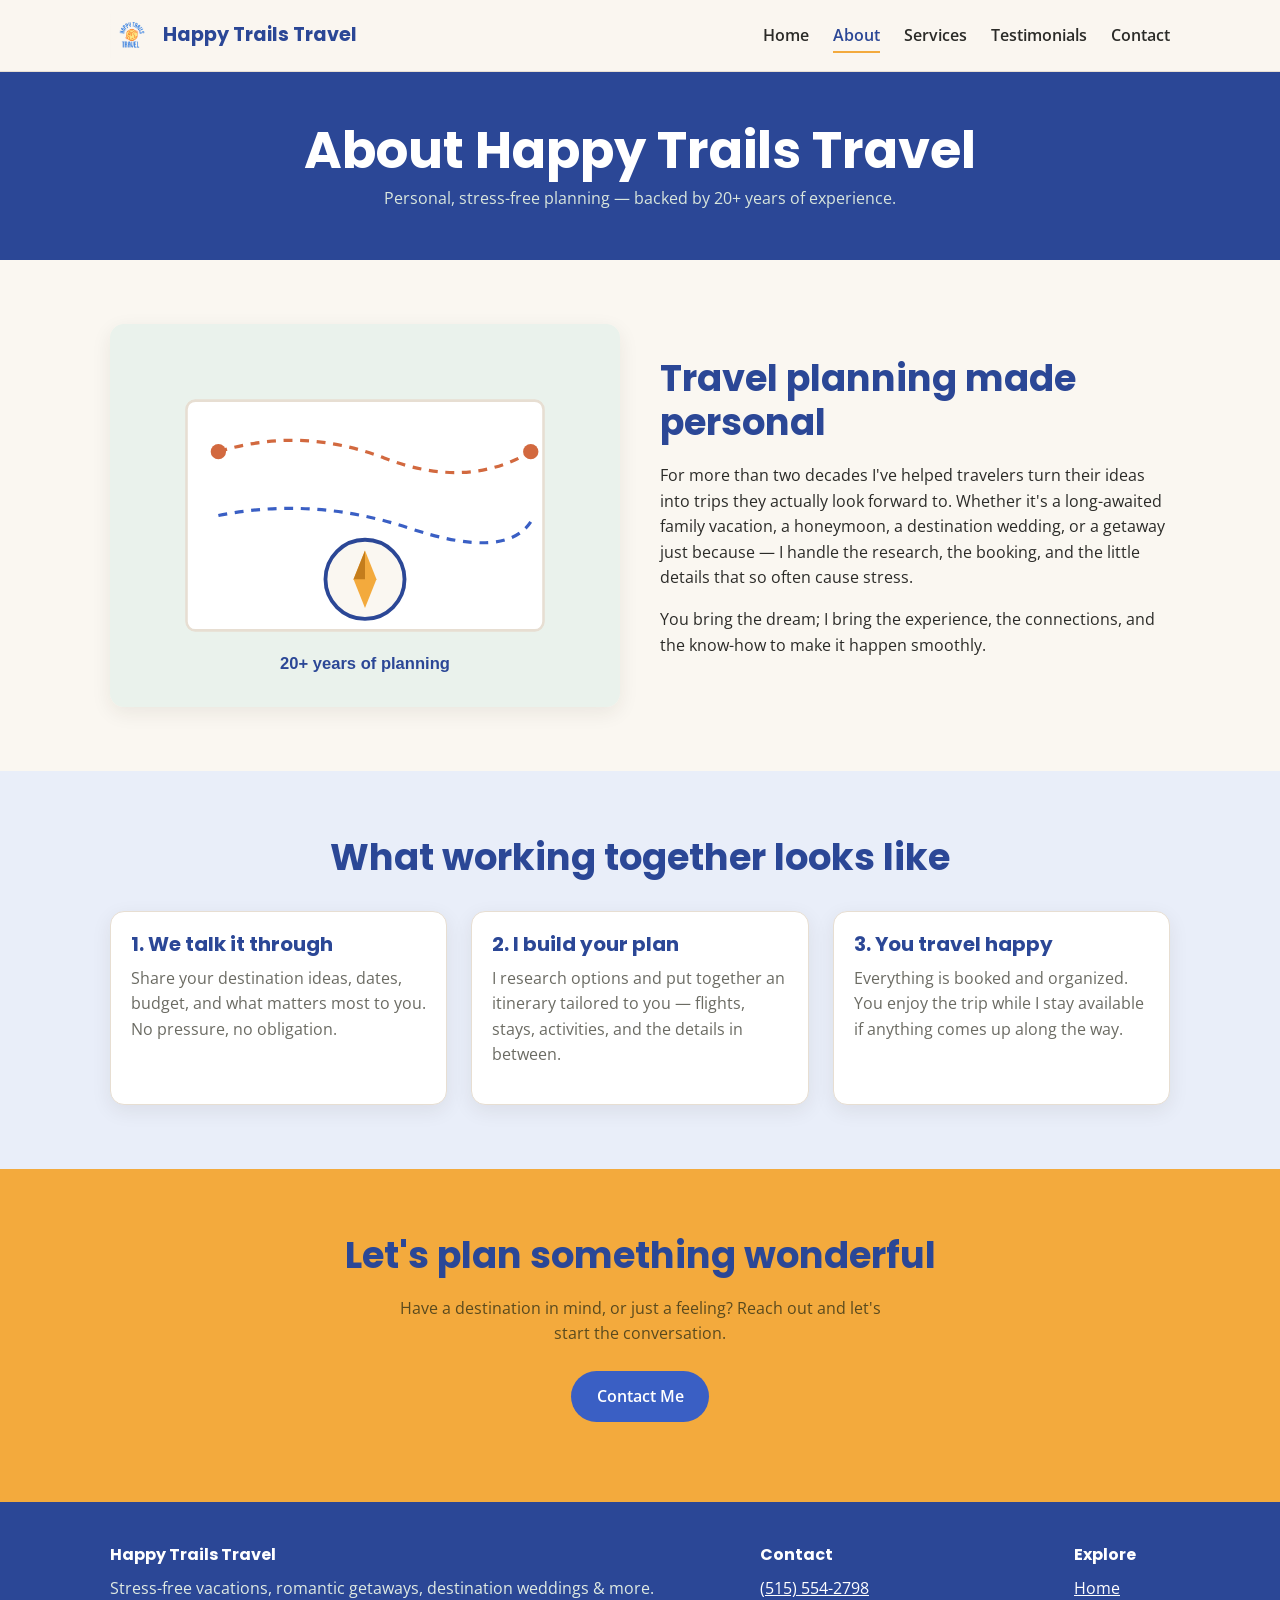
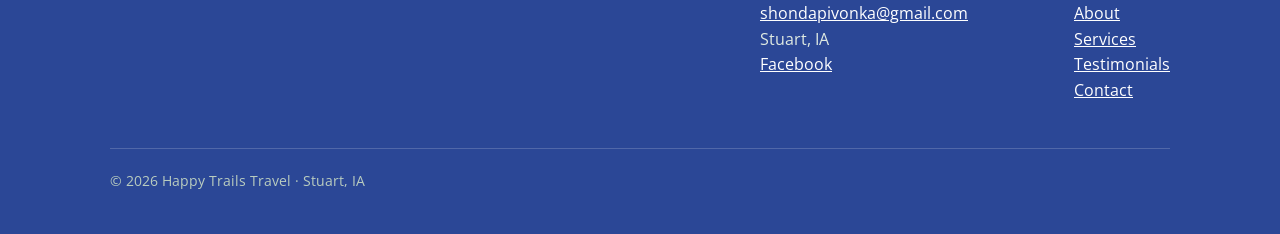
==== about.html @ d789074e "Initital Commit" ====
<!DOCTYPE html>
<html lang="en">
<head>
  <meta charset="UTF-8">
  <meta name="viewport" content="width=device-width, initial-scale=1.0">
  <title>About | Happy Trails Travel</title>
  <meta name="description" content="Meet Happy Trails Travel — a travel agent with 20+ years of experience providing personal, stress-free trip planning from Stuart, IA.">
  <link rel="preconnect" href="https://fonts.googleapis.com">
  <link rel="preconnect" href="https://fonts.gstatic.com" crossorigin>
  <link href="https://fonts.googleapis.com/css2?family=Poppins:wght@600;700&family=Open+Sans:wght@400;600&display=swap" rel="stylesheet">
  <link rel="icon" href="images/logo-small.png">
  <link rel="stylesheet" href="css/style.css">
</head>
<body>
  <header class="site-header">
    <div class="container site-header__inner">
      <a class="brand" href="index.html">
        <img class="brand__logo" src="images/logo-small.png" alt="">
        Happy Trails Travel
      </a>
      <button class="nav-toggle" aria-label="Toggle navigation" aria-expanded="false" aria-controls="primary-nav">
        <span class="nav-toggle__bar"></span>
      </button>
      <nav class="main-nav" id="primary-nav" aria-label="Primary">
        <ul>
          <li><a href="index.html">Home</a></li>
          <li><a href="about.html" aria-current="page">About</a></li>
          <li><a href="services.html">Services</a></li>
          <li><a href="testimonials.html">Testimonials</a></li>
          <li><a href="contact.html">Contact</a></li>
        </ul>
      </nav>
    </div>
  </header>

  <main>
    <section class="page-banner">
      <div class="container">
        <h1>About Happy Trails Travel</h1>
        <p>Personal, stress-free planning — backed by 20+ years of experience.</p>
      </div>
    </section>

    <section class="section">
      <div class="container">
        <div class="feature">
          <div class="feature__media">
            <img src="images/about.svg" alt="Map and compass representing trip planning">
          </div>
          <div>
            <h2>Travel planning made personal</h2>
            <p>For more than two decades I've helped travelers turn their ideas into trips they actually look forward to. Whether it's a long-awaited family vacation, a honeymoon, a destination wedding, or a getaway just because — I handle the research, the booking, and the little details that so often cause stress.</p>
            <p>You bring the dream; I bring the experience, the connections, and the know-how to make it happen smoothly.</p>
          </div>
        </div>
      </div>
    </section>

    <section class="section bg-soft">
      <div class="container">
        <h2 class="text-center">What working together looks like</h2>
        <div class="grid" style="margin-top:2rem;">
          <article class="card">
            <div class="card__body">
              <h3>1. We talk it through</h3>
              <p>Share your destination ideas, dates, budget, and what matters most to you. No pressure, no obligation.</p>
            </div>
          </article>
          <article class="card">
            <div class="card__body">
              <h3>2. I build your plan</h3>
              <p>I research options and put together an itinerary tailored to you — flights, stays, activities, and the details in between.</p>
            </div>
          </article>
          <article class="card">
            <div class="card__body">
              <h3>3. You travel happy</h3>
              <p>Everything is booked and organized. You enjoy the trip while I stay available if anything comes up along the way.</p>
            </div>
          </article>
        </div>
      </div>
    </section>

    <section class="section cta-band">
      <div class="container">
        <h2>Let's plan something wonderful</h2>
        <p>Have a destination in mind, or just a feeling? Reach out and let's start the conversation.</p>
        <p style="margin-top:1.5rem;"><a class="btn" href="contact.html">Contact Me</a></p>
      </div>
    </section>
  </main>

  <footer class="site-footer">
    <div class="container">
      <div class="site-footer__grid">
        <div>
          <h4>Happy Trails Travel</h4>
          <p>Stress-free vacations, romantic getaways, destination weddings &amp; more.</p>
        </div>
        <div>
          <h4>Contact</h4>
          <p>
            <a href="tel:+15155542798">(515) 554-2798</a><br>
            <a href="mailto:shondapivonka@gmail.com">shondapivonka@gmail.com</a><br>
            Stuart, IA<br>
            <a href="https://www.facebook.com/profile.php?id=100043407884008" target="_blank" rel="noopener">Facebook</a>
          </p>
        </div>
        <div>
          <h4>Explore</h4>
          <p>
            <a href="index.html">Home</a><br>
            <a href="about.html">About</a><br>
            <a href="services.html">Services</a><br>
            <a href="testimonials.html">Testimonials</a><br>
            <a href="contact.html">Contact</a>
          </p>
        </div>
      </div>
      <p class="site-footer__bottom">© <span id="year">2026</span> Happy Trails Travel · Stuart, IA</p>
    </div>
  </footer>

  <script src="js/main.js"></script>
</body>
</html>
---- css/style.css ----
/* ===========================================================================
   Happy Trails Travel — stylesheet
   Palette: warm & adventurous (earthy green + terracotta on warm off-white)
   =========================================================================== */

:root {
  --green:        #3a5fc4;  /* logo blue (primary) */
  --green-dark:   #2b4796;  /* deep blue (headings, footer, banners) */
  --green-light:  #e9eef9;  /* soft blue tint (section backgrounds) */
  --terracotta:   #f3aa3d;  /* logo golden yellow (accent) */
  --terracotta-dark: #c47d1c; /* deep gold (text on light, hovers) */
  --bg:           #faf7f1;
  --surface:      #ffffff;
  --text:         #2b2b28;
  --muted:        #6b6b63;
  --border:       #e7ded2;
  --shadow:       0 6px 20px rgba(45, 40, 30, 0.08);
  --radius:       14px;
  --maxw:         1100px;
}

/* --- Reset / base ------------------------------------------------------- */
*,
*::before,
*::after { box-sizing: border-box; }

html { scroll-behavior: smooth; }

body {
  margin: 0;
  font-family: "Open Sans", system-ui, -apple-system, Segoe UI, Roboto, sans-serif;
  color: var(--text);
  background: var(--bg);
  line-height: 1.6;
}

h1, h2, h3 {
  font-family: "Poppins", system-ui, sans-serif;
  line-height: 1.2;
  color: var(--green-dark);
  margin: 0 0 0.5em;
}

h1 { font-size: clamp(2rem, 5vw, 3.2rem); }
h2 { font-size: clamp(1.6rem, 3.5vw, 2.3rem); }
h3 { font-size: 1.25rem; }

p { margin: 0 0 1em; }

a { color: var(--green); }

img { max-width: 100%; display: block; }

.container {
  width: 100%;
  max-width: var(--maxw);
  margin-inline: auto;
  padding-inline: 1.25rem;
}

.section { padding: 4rem 0; }
.section--tight { padding: 2.5rem 0; }
.text-center { text-align: center; }

.lead {
  font-size: 1.15rem;
  color: var(--muted);
  max-width: 60ch;
}
.lead.text-center { margin-inline: auto; }

/* --- Buttons ----------------------------------------------------------- */
.btn {
  display: inline-block;
  background: var(--green);
  color: #fff;
  text-decoration: none;
  font-weight: 600;
  padding: 0.8rem 1.6rem;
  border-radius: 999px;
  border: 0;
  cursor: pointer;
  font-size: 1rem;
  transition: background 0.2s ease, transform 0.1s ease;
}
.btn:hover { background: var(--green-dark); }
.btn:active { transform: translateY(1px); }

.btn--ghost {
  background: transparent;
  color: var(--green-dark);
  border: 2px solid var(--green);
}
.btn--ghost:hover { background: var(--green-light); }

/* --- Header / nav ------------------------------------------------------ */
.site-header {
  position: sticky;
  top: 0;
  z-index: 50;
  background: rgba(250, 246, 240, 0.95);
  backdrop-filter: blur(6px);
  border-bottom: 1px solid var(--border);
}
.site-header__inner {
  display: flex;
  align-items: center;
  justify-content: space-between;
  gap: 1rem;
  padding-block: 0.85rem;
}
.brand {
  display: flex;
  align-items: center;
  gap: 0.55rem;
  font-family: "Poppins", sans-serif;
  font-weight: 700;
  font-size: 1.2rem;
  color: var(--green-dark);
  text-decoration: none;
  white-space: nowrap;
}
.brand__logo { height: 44px; width: auto; display: block; }

.nav-toggle {
  display: none;
  background: none;
  border: 0;
  cursor: pointer;
  padding: 0.4rem;
  width: 44px;
  height: 44px;
}
.nav-toggle__bar,
.nav-toggle__bar::before,
.nav-toggle__bar::after {
  display: block;
  width: 26px;
  height: 3px;
  background: var(--green-dark);
  border-radius: 2px;
  position: relative;
  transition: transform 0.2s ease, opacity 0.2s ease;
}
.nav-toggle__bar::before,
.nav-toggle__bar::after {
  content: "";
  position: absolute;
  left: 0;
}
.nav-toggle__bar::before { top: -8px; }
.nav-toggle__bar::after  { top: 8px; }

.main-nav ul {
  list-style: none;
  display: flex;
  gap: 1.5rem;
  margin: 0;
  padding: 0;
}
.main-nav a {
  text-decoration: none;
  color: var(--text);
  font-weight: 600;
  padding: 0.3rem 0;
  border-bottom: 2px solid transparent;
}
.main-nav a:hover { color: var(--green); }
.main-nav a[aria-current="page"] {
  color: var(--green-dark);
  border-bottom-color: var(--terracotta);
}

/* --- Hero -------------------------------------------------------------- */
.hero {
  position: relative;
  color: #fff;
  text-align: center;
  background:
    linear-gradient(rgba(43, 71, 150, 0.62), rgba(43, 71, 150, 0.62)),
    url("../images/hero.svg") center / cover no-repeat;
}
.hero__inner {
  padding-block: clamp(4rem, 12vw, 8rem);
  max-width: 760px;
  margin-inline: auto;
}
.hero h1 { color: #fff; }
.hero p {
  font-size: 1.2rem;
  color: #f4efe7;
  margin-bottom: 1.8rem;
}
.hero__cta { display: flex; gap: 0.8rem; justify-content: center; flex-wrap: wrap; }
.hero .btn { background: var(--terracotta); color: var(--green-dark); }
.hero .btn:hover { background: var(--terracotta-dark); color: #fff; }
.hero .btn--ghost { background: transparent; color: #fff; border-color: #fff; }
.hero .btn--ghost:hover { background: rgba(255, 255, 255, 0.15); }

/* Compact page banner for inner pages */
.page-banner {
  background: var(--green-dark);
  color: #fff;
  text-align: center;
  padding: 3rem 0;
}
.page-banner h1 { color: #fff; margin-bottom: 0.3rem; }
.page-banner p { color: #d9e6dd; margin: 0; }

/* --- Cards / grids ----------------------------------------------------- */
.grid {
  display: grid;
  gap: 1.5rem;
  grid-template-columns: repeat(auto-fit, minmax(240px, 1fr));
}
.card {
  background: var(--surface);
  border: 1px solid var(--border);
  border-radius: var(--radius);
  overflow: hidden;
  box-shadow: var(--shadow);
  display: flex;
  flex-direction: column;
}
.card img { width: 100%; height: 170px; object-fit: cover; }
.card__body { padding: 1.25rem; flex: 1; display: flex; flex-direction: column; }
.card__body h3 { color: var(--green-dark); }
.card__body p { color: var(--muted); flex: 1; }
.card__link {
  margin-top: 0.5rem;
  font-weight: 700;
  color: var(--terracotta-dark);
  text-decoration: none;
}
.card__link:hover { text-decoration: underline; }

/* --- Testimonials ------------------------------------------------------ */
.stars {
  color: var(--terracotta);
  letter-spacing: 3px;
  font-size: 1.05rem;
  margin-bottom: 0.6rem;
}
.card__body p.quote {
  font-style: italic;
  color: var(--text);
  position: relative;
}
.attribution { margin-top: 0.9rem; }
.attribution__name {
  display: block;
  font-weight: 700;
  color: var(--green-dark);
}
.attribution__trip {
  color: var(--muted);
  font-size: 0.9rem;
}

/* --- Feature / split rows --------------------------------------------- */
.feature {
  display: grid;
  gap: 2.5rem;
  align-items: center;
  grid-template-columns: 1fr 1fr;
}
.feature img {
  width: 100%;
  border-radius: var(--radius);
  box-shadow: var(--shadow);
}
.feature--alt { background: var(--green-light); }
.feature:nth-child(even) .feature__media { order: 2; }

/* --- Why-us strip ------------------------------------------------------ */
.bg-soft { background: var(--green-light); }
.stats {
  display: grid;
  gap: 1.5rem;
  grid-template-columns: repeat(auto-fit, minmax(180px, 1fr));
  text-align: center;
}
.stat__num {
  font-family: "Poppins", sans-serif;
  font-size: 2.4rem;
  font-weight: 700;
  color: var(--terracotta-dark);
  line-height: 1;
}
.stat__label { color: var(--muted); margin: 0.4rem 0 0; }

/* --- Service detail sections ------------------------------------------ */
.service-row {
  display: grid;
  gap: 2.5rem;
  align-items: center;
  grid-template-columns: 1fr 1fr;
  padding: 2.5rem 0;
  border-bottom: 1px solid var(--border);
  /* keep anchored sections (#vacations etc.) clear of the sticky header */
  scroll-margin-top: 90px;
}
.service-row:last-child { border-bottom: 0; }
.service-row img { border-radius: var(--radius); box-shadow: var(--shadow); }
.service-row:nth-child(even) .service-row__media { order: 2; }

/* --- CTA band ---------------------------------------------------------- */
.cta-band {
  background: var(--terracotta);
  color: var(--green-dark);
  text-align: center;
}
.cta-band h2 { color: var(--green-dark); }
.cta-band p { color: #5a4a1e; max-width: 55ch; margin-inline: auto; }
.cta-band .btn { background: var(--green); color: #fff; }
.cta-band .btn:hover { background: var(--green-dark); }

/* --- Contact / form ---------------------------------------------------- */
.contact-grid {
  display: grid;
  gap: 2.5rem;
  grid-template-columns: 1.3fr 1fr;
  align-items: start;
}
.form-field { margin-bottom: 1.1rem; }
.form-field label {
  display: block;
  font-weight: 600;
  margin-bottom: 0.35rem;
  color: var(--green-dark);
}
.form-field input,
.form-field select,
.form-field textarea {
  width: 100%;
  padding: 0.7rem 0.85rem;
  border: 1px solid var(--border);
  border-radius: 10px;
  font: inherit;
  background: var(--surface);
  color: var(--text);
}
.form-field input:focus,
.form-field select:focus,
.form-field textarea:focus {
  outline: 2px solid var(--green);
  outline-offset: 1px;
  border-color: var(--green);
}
.form-field textarea { resize: vertical; min-height: 130px; }

.info-card {
  background: var(--surface);
  border: 1px solid var(--border);
  border-radius: var(--radius);
  box-shadow: var(--shadow);
  padding: 1.5rem;
}
.info-card h3 { margin-top: 0; }
.info-item { margin-bottom: 1rem; }
.info-item span { display: block; font-weight: 700; color: var(--green-dark); }
.info-item a { color: var(--terracotta-dark); text-decoration: none; }
.info-item a:hover { text-decoration: underline; }

/* --- Footer ------------------------------------------------------------ */
.site-footer {
  background: var(--green-dark);
  color: #dfeae2;
  padding: 2.5rem 0 1.75rem;
}
.site-footer a { color: #fff; }
.site-footer__grid {
  display: flex;
  flex-wrap: wrap;
  gap: 1.5rem 3rem;
  justify-content: space-between;
}
.site-footer h4 {
  font-family: "Poppins", sans-serif;
  color: #fff;
  margin: 0 0 0.5rem;
}
.site-footer__bottom {
  margin-top: 1.75rem;
  padding-top: 1.25rem;
  border-top: 1px solid rgba(255, 255, 255, 0.18);
  font-size: 0.9rem;
  color: #b9ccbf;
}

/* --- Responsive -------------------------------------------------------- */
@media (max-width: 760px) {
  .nav-toggle { display: block; }

  .main-nav {
    position: absolute;
    top: 100%;
    left: 0;
    right: 0;
    background: var(--bg);
    border-bottom: 1px solid var(--border);
    box-shadow: var(--shadow);
    display: none;
  }
  .main-nav.is-open { display: block; }
  .main-nav ul {
    flex-direction: column;
    gap: 0;
    padding: 0.5rem 1.25rem 1rem;
  }
  .main-nav li { border-bottom: 1px solid var(--border); }
  .main-nav li:last-child { border-bottom: 0; }
  .main-nav a { display: block; padding: 0.85rem 0; }

  .feature,
  .service-row,
  .contact-grid {
    grid-template-columns: 1fr;
  }
  /* keep natural source order on mobile */
  .feature:nth-child(even) .feature__media,
  .service-row:nth-child(even) .service-row__media { order: 0; }
}
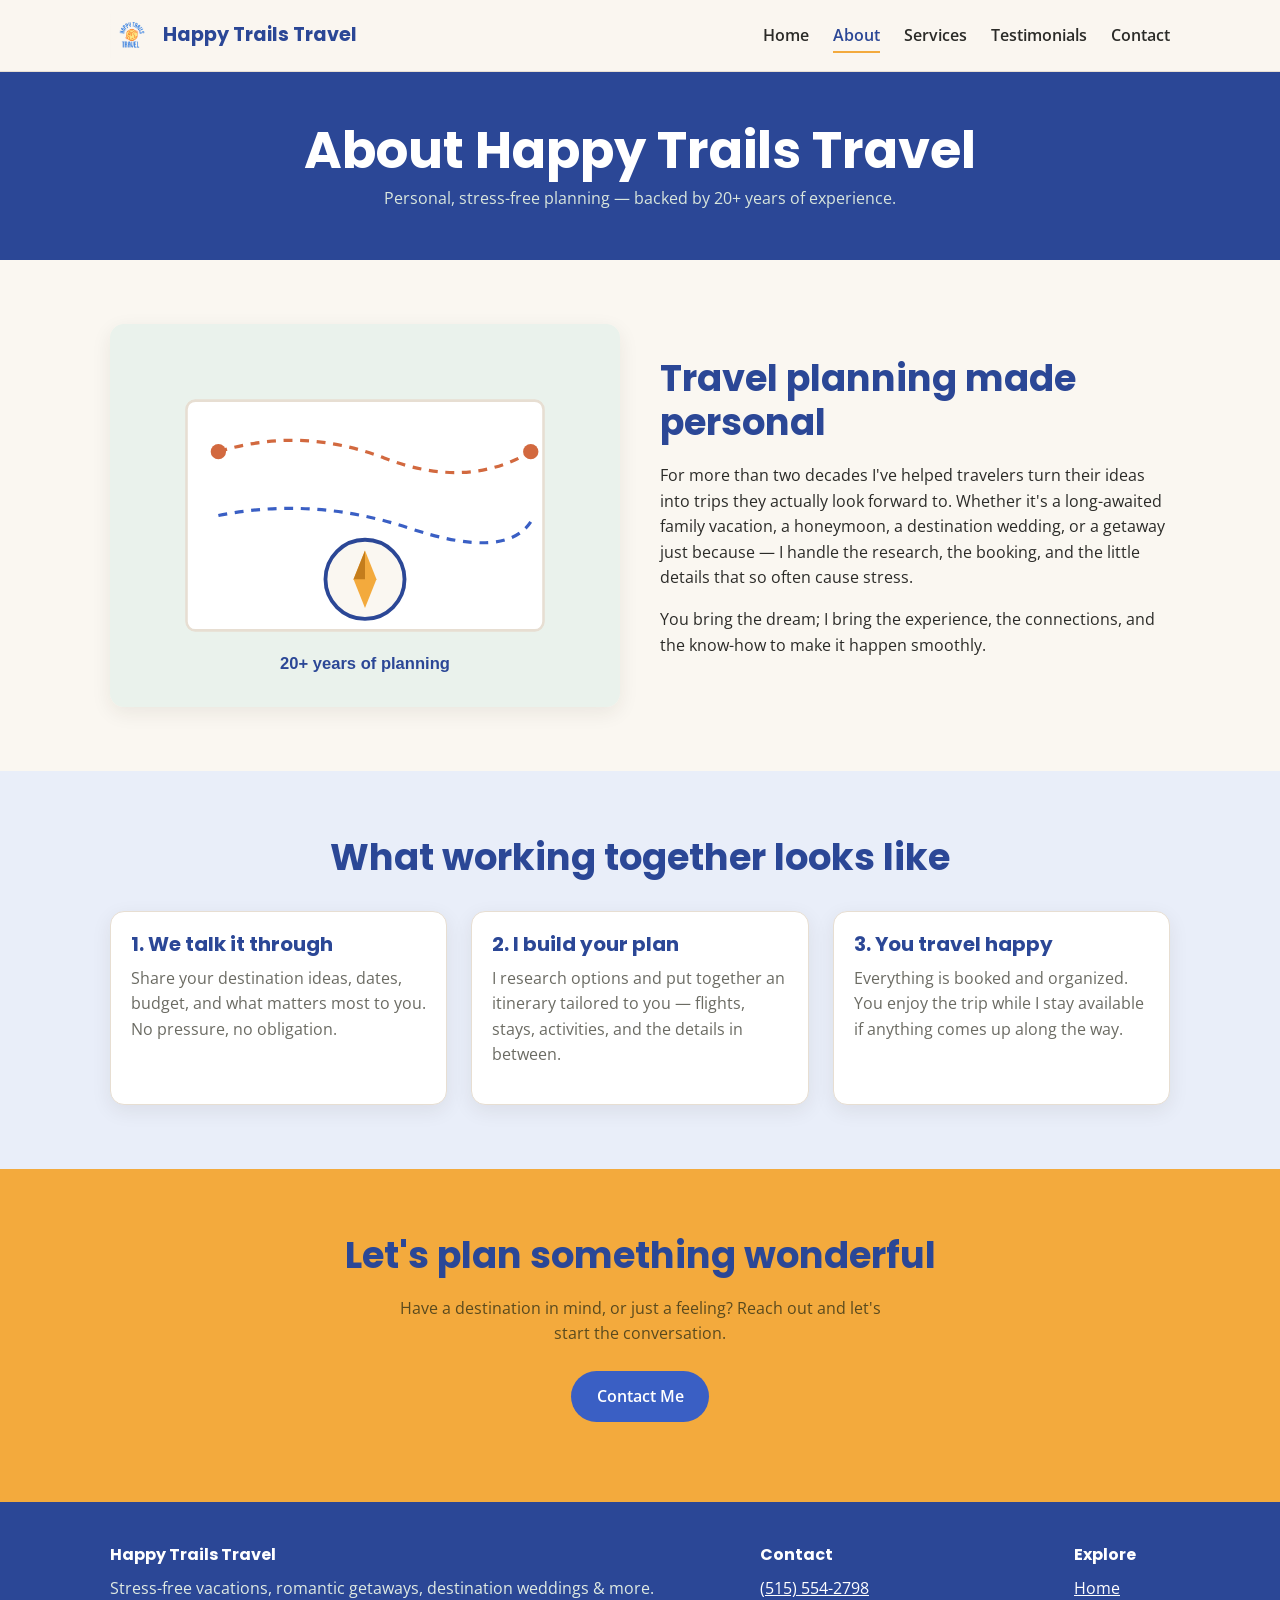
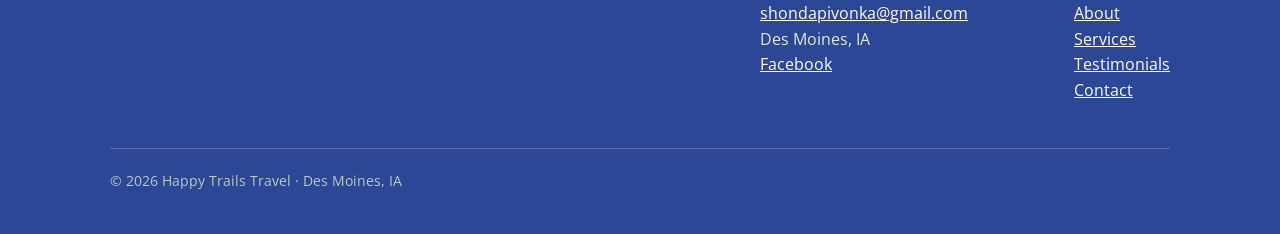
==== commit 3c4100d7: "location update" ====
--- a/about.html
+++ b/about.html
@@ -4,7 +4,7 @@
   <meta charset="UTF-8">
   <meta name="viewport" content="width=device-width, initial-scale=1.0">
   <title>About | Happy Trails Travel</title>
-  <meta name="description" content="Meet Happy Trails Travel — a travel agent with 20+ years of experience providing personal, stress-free trip planning from Stuart, IA.">
+  <meta name="description" content="Meet Happy Trails Travel — a travel agent with 20+ years of experience providing personal, stress-free trip planning from Des Moines, IA.">
   <link rel="preconnect" href="https://fonts.googleapis.com">
   <link rel="preconnect" href="https://fonts.gstatic.com" crossorigin>
   <link href="https://fonts.googleapis.com/css2?family=Poppins:wght@600;700&family=Open+Sans:wght@400;600&display=swap" rel="stylesheet">
@@ -103,7 +103,7 @@
           <p>
             <a href="tel:+15155542798">(515) 554-2798</a><br>
             <a href="mailto:shondapivonka@gmail.com">shondapivonka@gmail.com</a><br>
-            Stuart, IA<br>
+            Des Moines, IA<br>
             <a href="https://www.facebook.com/profile.php?id=100043407884008" target="_blank" rel="noopener">Facebook</a>
           </p>
         </div>
@@ -118,7 +118,7 @@
           </p>
         </div>
       </div>
-      <p class="site-footer__bottom">© <span id="year">2026</span> Happy Trails Travel · Stuart, IA</p>
+      <p class="site-footer__bottom">© <span id="year">2026</span> Happy Trails Travel · Des Moines, IA</p>
     </div>
   </footer>
 
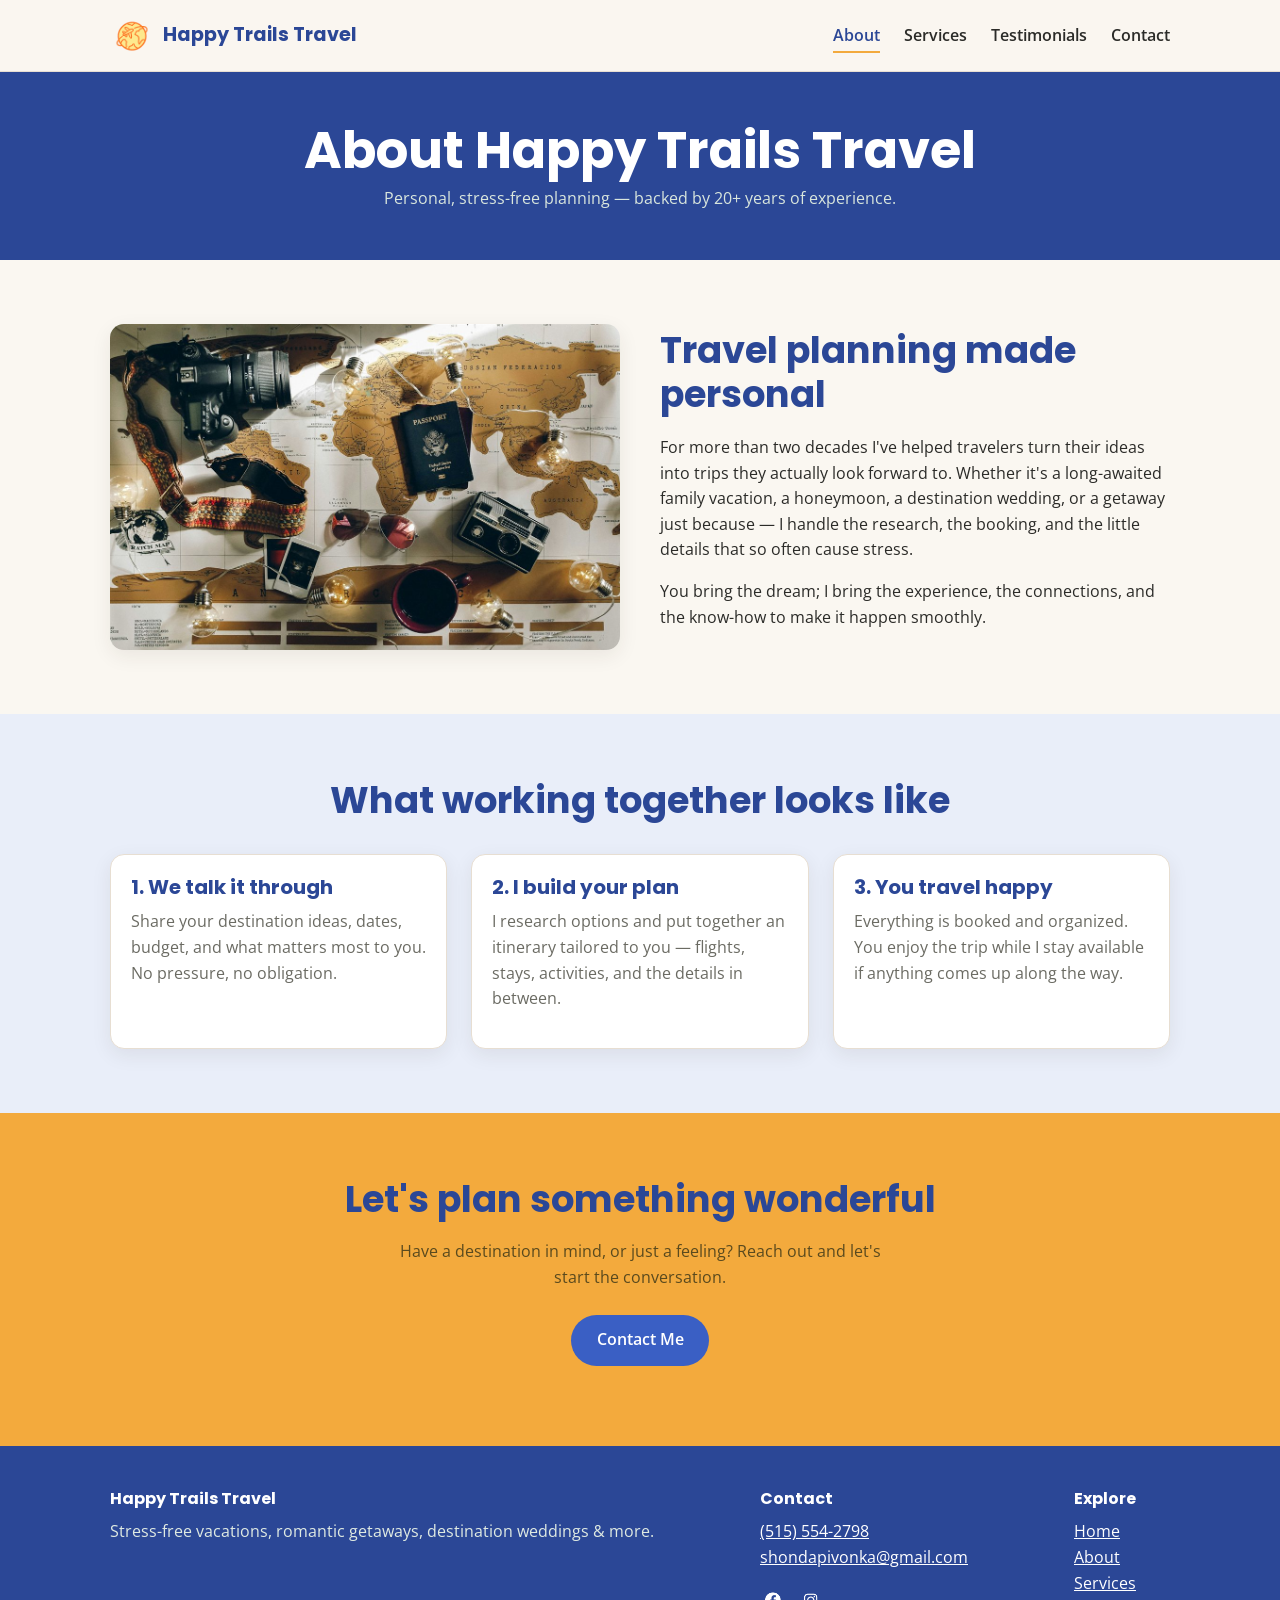
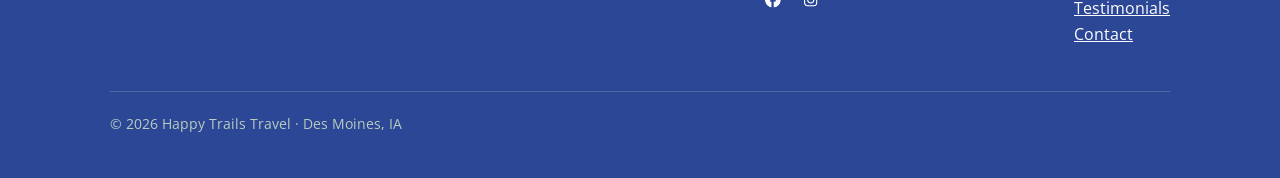
==== commit 27cb4900: "Implemented improvements" ====
--- a/about.html
+++ b/about.html
@@ -8,14 +8,16 @@
   <link rel="preconnect" href="https://fonts.googleapis.com">
   <link rel="preconnect" href="https://fonts.gstatic.com" crossorigin>
   <link href="https://fonts.googleapis.com/css2?family=Poppins:wght@600;700&family=Open+Sans:wght@400;600&display=swap" rel="stylesheet">
-  <link rel="icon" href="images/logo-small.png">
+  <link rel="icon" type="image/png" sizes="32x32" href="images/logo/HappyTrailsNoText-32x32.png">
+  <link rel="icon" type="image/png" sizes="16x16" href="images/logo/HappyTrailsNoText-16x16.png">
+  <link rel="apple-touch-icon" href="images/logo/HappyTrailsNoText-180x180.png">
   <link rel="stylesheet" href="css/style.css">
 </head>
 <body>
   <header class="site-header">
     <div class="container site-header__inner">
       <a class="brand" href="index.html">
-        <img class="brand__logo" src="images/logo-small.png" alt="">
+        <img class="brand__logo" src="images/logo/HappyTrailsNoText-192x192.png" alt="">
         Happy Trails Travel
       </a>
       <button class="nav-toggle" aria-label="Toggle navigation" aria-expanded="false" aria-controls="primary-nav">
@@ -23,7 +25,6 @@
       </button>
       <nav class="main-nav" id="primary-nav" aria-label="Primary">
         <ul>
-          <li><a href="index.html">Home</a></li>
           <li><a href="about.html" aria-current="page">About</a></li>
           <li><a href="services.html">Services</a></li>
           <li><a href="testimonials.html">Testimonials</a></li>
@@ -45,7 +46,7 @@
       <div class="container">
         <div class="feature">
           <div class="feature__media">
-            <img src="images/about.svg" alt="Map and compass representing trip planning">
+            <img src="images/about-web.jpg" alt="Travel planning flat lay with a world map, camera, passport, and coffee">
           </div>
           <div>
             <h2>Travel planning made personal</h2>
@@ -102,10 +103,12 @@
           <h4>Contact</h4>
           <p>
             <a href="tel:+15155542798">(515) 554-2798</a><br>
-            <a href="mailto:shondapivonka@gmail.com">shondapivonka@gmail.com</a><br>
-            Des Moines, IA<br>
-            <a href="https://www.facebook.com/profile.php?id=100043407884008" target="_blank" rel="noopener">Facebook</a>
+            <a href="mailto:shondapivonka@gmail.com">shondapivonka@gmail.com</a>
           </p>
+          <div class="social-links">
+            <a href="https://www.facebook.com/profile.php?id=100043407884008" target="_blank" rel="noopener" aria-label="Happy Trails Travel on Facebook"><img src="images/branding/facebook.png" alt="Facebook"></a>
+            <a href="https://www.instagram.com/happy.trails.travel" target="_blank" rel="noopener" aria-label="Happy Trails Travel on Instagram"><img src="images/branding/instagram.png" alt="Instagram"></a>
+          </div>
         </div>
         <div>
           <h4>Explore</h4>
--- a/css/style.css
+++ b/css/style.css
@@ -380,6 +380,19 @@
   color: #fff;
   margin: 0 0 0.5rem;
 }
+.social-links {
+  display: flex;
+  gap: 0.75rem;
+  margin-top: 0.75rem;
+}
+.social-links img {
+  width: 26px;
+  height: 26px;
+  /* branding icons are black; render them white on the dark footer */
+  filter: brightness(0) invert(1);
+  transition: opacity 0.2s ease;
+}
+.social-links a:hover img { opacity: 0.75; }
 .site-footer__bottom {
   margin-top: 1.75rem;
   padding-top: 1.25rem;
